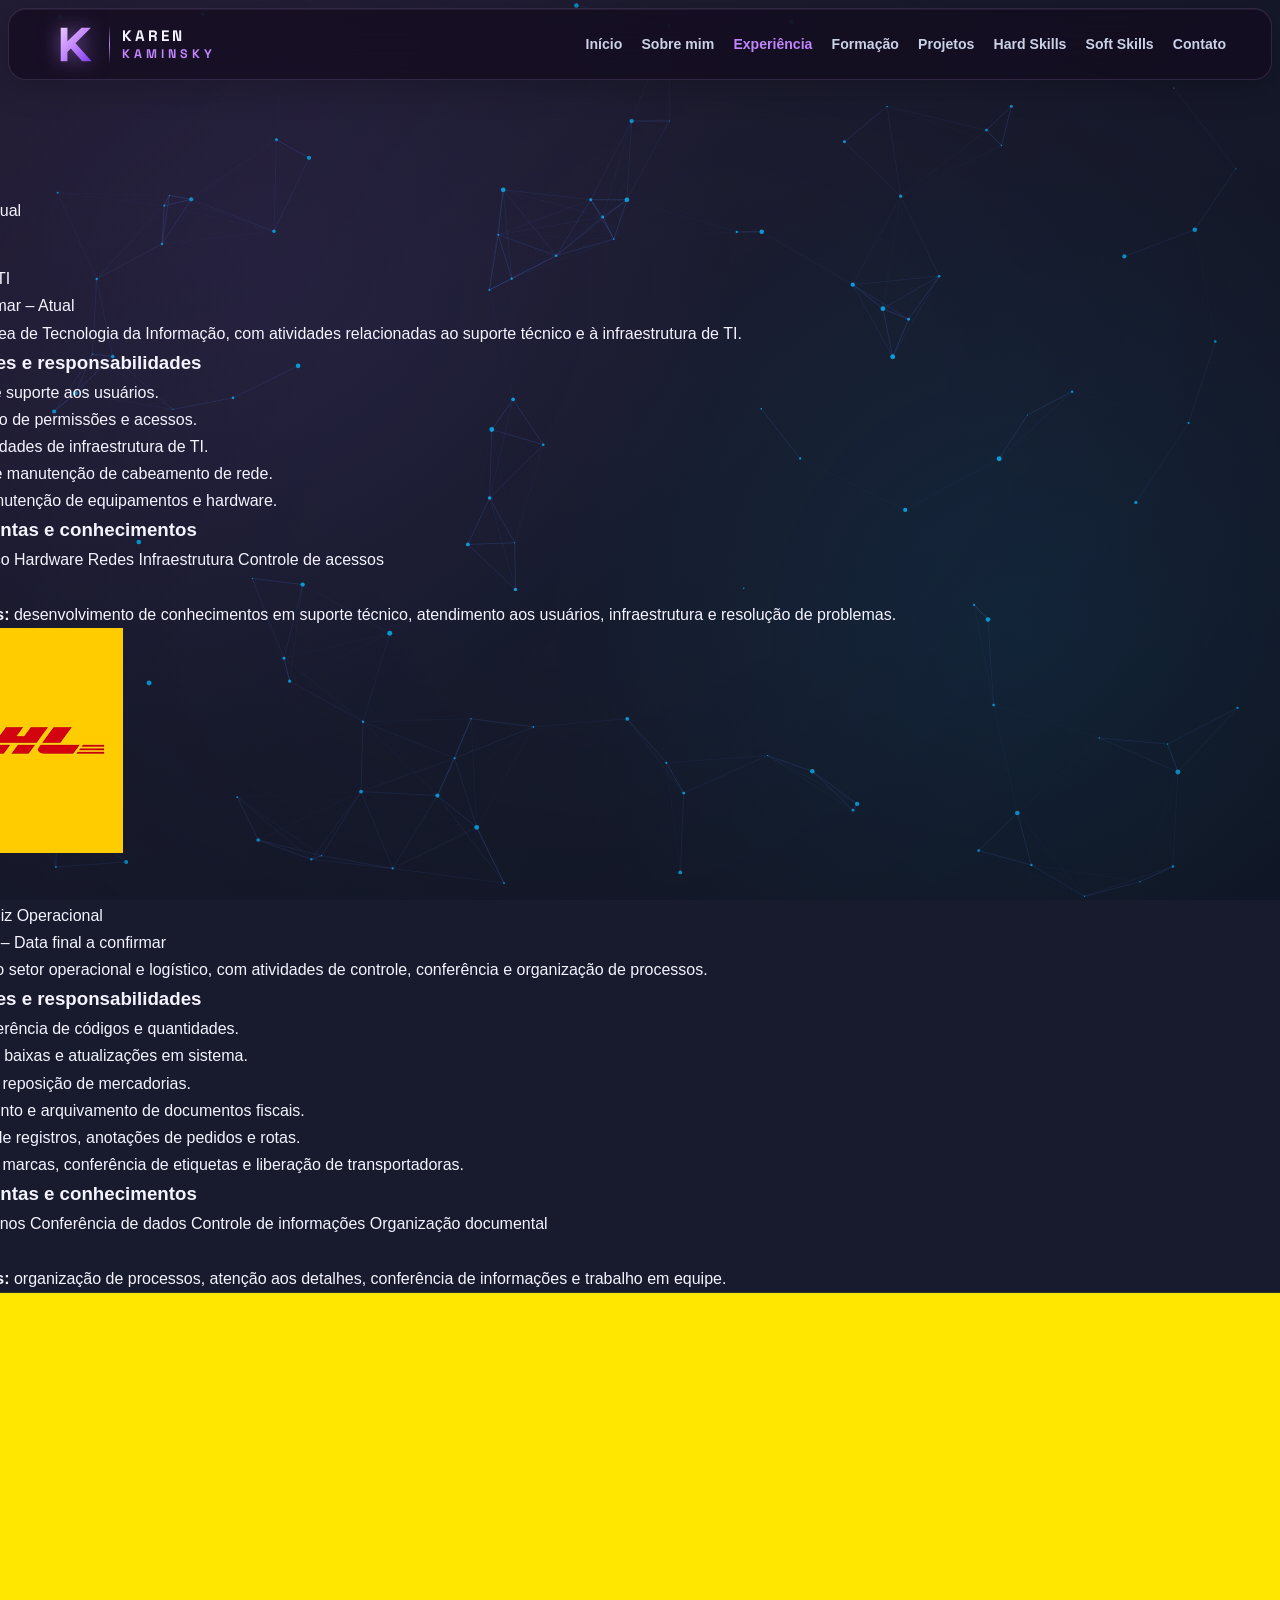
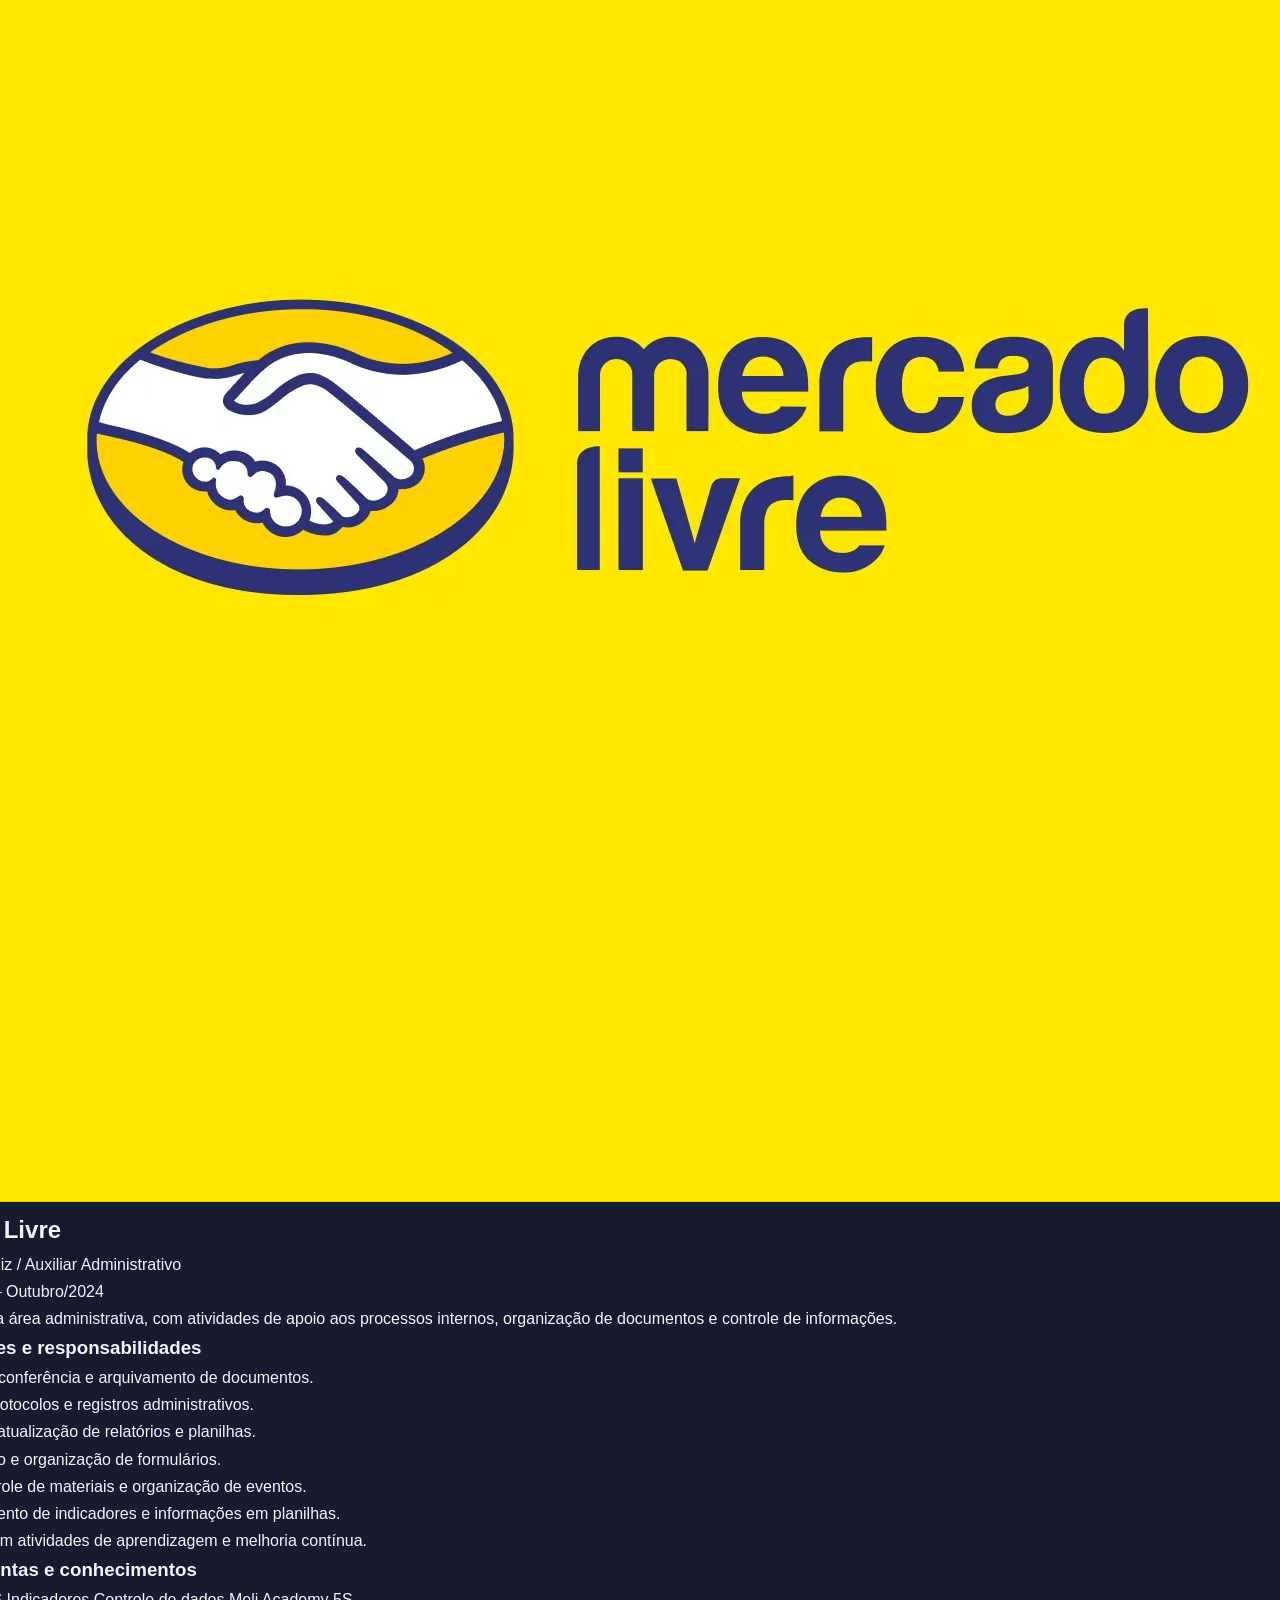
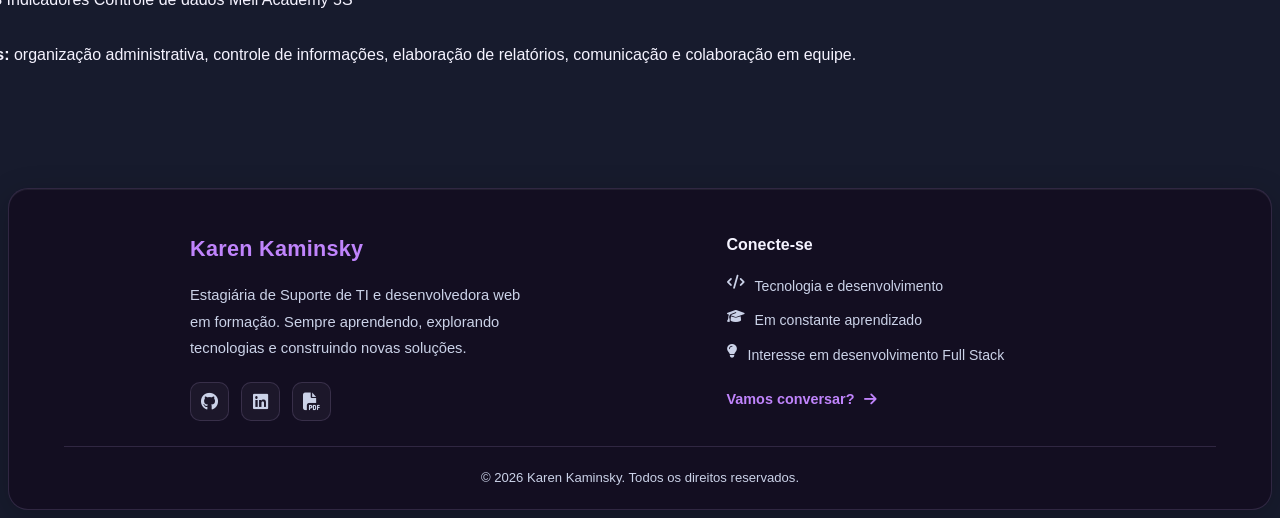
==== experiencia.html @ 5f235a48 "feat: Melhora layout e organização do portfólio" ====
<!DOCTYPE html>
<html lang="pt-BR">

<head>
    <meta charset="UTF-8">
    <meta name="viewport" content="width=device-width, initial-scale=1.0">

    <meta name="description" content="Conheça a trajetória profissional de Karen Kaminsky e suas experiências nas áreas administrativa, operacional e de Tecnologia da Informação.">
    <meta name="theme-color" content="#171b2d">

    <title>Experiência | Karen Kaminsky</title>

    <!-- Fontes -->
    <link rel="preconnect" href="https://fonts.googleapis.com">
    <link rel="preconnect" href="https://fonts.gstatic.com" crossorigin>
    <link href="https://fonts.googleapis.com/css2?family=Space+Grotesk:wght@400;500;600;700&display=swap" rel="stylesheet">

    <!-- Ícones -->
    <link rel="stylesheet" href="https://cdnjs.cloudflare.com/ajax/libs/font-awesome/6.5.1/css/all.min.css">

    <!-- CSS -->
    <link rel="stylesheet" href="css/style.css">
    <link rel="stylesheet" href="css/particles.css">

    <!-- JavaScript -->
    <script src="js/script.js" defer></script>
    <script src="js/particles.js" defer></script>
</head>

<body>

    <!-- FUNDO ANIMADO -->
    <div id="particles-background" aria-hidden="true">
        <canvas id="particles-canvas"></canvas>
    </div>

    <!-- CABEÇALHO -->
    <header class="navbar">

        <a class="logo" href="index.html" aria-label="Karen Kaminsky - início">

            <span class="logo-mark" aria-hidden="true">
                <svg viewBox="0 0 64 64" xmlns="http://www.w3.org/2000/svg">
                    <defs>
                        <linearGradient id="logoGradient" x1="0" y1="0" x2="1" y2="1">
                            <stop offset="0%" stop-color="#e9c5ff"/>
                            <stop offset="50%" stop-color="#c084fc"/>
                            <stop offset="100%" stop-color="#7c3aed"/>
                        </linearGradient>
                    </defs>

                    <path
                        d="M10 7 H20 V27 L41 7 H55 L32 30 L56 57 H42 L25 38 L20 43 V57 H10 Z"
                        fill="url(#logoGradient)"/>
                </svg>
            </span>

            <span class="logo-divider"></span>

            <span class="logo-name">
                <span>KAREN</span>
                <span>KAMINSKY</span>
            </span>

        </a>

        <!-- MENU MOBILE -->
        <button
            class="menu-toggle"
            id="menu-toggle"
            type="button"
            aria-label="Abrir menu"
            aria-expanded="false"
            aria-controls="main-nav">

            <i class="fas fa-bars"></i>

        </button>

        <!-- NAVEGAÇÃO -->
        <nav id="main-nav" class="main-nav" aria-label="Navegação principal">

            <ul>
                <li><a href="index.html">Início</a></li>
                <li><a href="sobre.html">Sobre mim</a></li>

                <li>
                    <a href="experiencia.html" class="active" aria-current="page">
                        Experiência
                    </a>
                </li>

                <li><a href="formacao.html">Formação</a></li>
                <li><a href="projetos.html">Projetos</a></li>
                <li><a href="hard-skills.html">Hard Skills</a></li>
                <li><a href="soft-skills.html">Soft Skills</a></li>
                <li><a href="contato.html">Contato</a></li>
            </ul>

        </nav>

    </header>

    <!-- CONTEÚDO PRINCIPAL -->
    <main class="container-scroll">

        <section class="block experience-section">

            <!-- APRESENTAÇÃO -->
            <div class="experience-heading">

                <p class="eyebrow">MINHA TRAJETÓRIA PROFISSIONAL</p>

                <h1>
                    Experiências que
                    <span>constroem minha trajetória.</span>
                </h1>

                <p class="experience-intro">
                    Ao longo da minha trajetória, tive a oportunidade de
                    conhecer diferentes ambientes profissionais, desenvolver
                    novas habilidades e ampliar meus conhecimentos.
                    Cada experiência contribuiu para minha evolução pessoal
                    e profissional.
                </p>

            </div>

            <!-- LINHA DO TEMPO -->
            <div class="experience-timeline">

                <!-- ANIDROL -->
                <article class="experience-item current-experience">

                    <div class="timeline-marker">
                        <span></span>
                    </div>

                    <div class="experience-card">

                        <div class="experience-card-header">

                            <div class="company-logo anidrol-logo">
                                <i class="fas fa-building" aria-hidden="true"></i>
                            </div>

                            <div class="company-heading">
                                <span class="experience-status">
                                    <span class="status-dot"></span>
                                    Experiência atual
                                </span>

                                <h2>Anidrol</h2>

                                <p class="experience-role">
                                    Estagiária de TI
                                </p>
                            </div>

                            <span class="experience-period">
                                Início a confirmar – Atual
                            </span>

                        </div>

                        <div class="experience-card-body">

                            <p class="company-description">
                                Atuação na área de Tecnologia da Informação,
                                com atividades relacionadas ao suporte técnico
                                e à infraestrutura de TI.
                            </p>

                            <h3>
                                <i class="fas fa-tasks"></i>
                                Atividades e responsabilidades
                            </h3>

                            <ul class="experience-list">
                                <li>Atendimento e suporte aos usuários.</li>
                                <li>Gerenciamento de permissões e acessos.</li>
                                <li>Apoio em atividades de infraestrutura de TI.</li>
                                <li>Organização e manutenção de cabeamento de rede.</li>
                                <li>Auxílio na manutenção de equipamentos e hardware.</li>
                            </ul>

                            <h3>
                                <i class="fas fa-laptop-code"></i>
                                Ferramentas e conhecimentos
                            </h3>

                            <div class="experience-tags">
                                <span>Suporte técnico</span>
                                <span>Hardware</span>
                                <span>Redes</span>
                                <span>Infraestrutura</span>
                                <span>Controle de acessos</span>
                            </div>

                            <div class="experience-learning">
                                <i class="fas fa-lightbulb"></i>

                                <p>
                                    <strong>Aprendizados:</strong>
                                    desenvolvimento de conhecimentos em suporte
                                    técnico, atendimento aos usuários,
                                    infraestrutura e resolução de problemas.
                                </p>
                            </div>

                        </div>

                    </div>

                </article>

                <!-- DHL -->
                <article class="experience-item">

                    <div class="timeline-marker">
                        <span></span>
                    </div>

                    <div class="experience-card">

                        <div class="experience-card-header">

                            <div class="company-logo">
                                <img
                                    src="assets/dhl.png"
                                    alt="Logotipo da DHL">
                            </div>

                            <div class="company-heading">
                                <h2>DHL</h2>

                                <p class="experience-role">
                                    Jovem Aprendiz Operacional
                                </p>
                            </div>

                            <span class="experience-period">
                                Outubro/2024 – Data final a confirmar
                            </span>

                        </div>

                        <div class="experience-card-body">

                            <p class="company-description">
                                Experiência no setor operacional e logístico,
                                com atividades de controle, conferência
                                e organização de processos.
                            </p>

                            <h3>
                                <i class="fas fa-tasks"></i>
                                Atividades e responsabilidades
                            </h3>

                            <ul class="experience-list">
                                <li>Leitura e conferência de códigos e quantidades.</li>
                                <li>Realização de baixas e atualizações em sistema.</li>
                                <li>Solicitação de reposição de mercadorias.</li>
                                <li>Encaminhamento e arquivamento de documentos fiscais.</li>
                                <li>Organização de registros, anotações de pedidos e rotas.</li>
                                <li>Separação de marcas, conferência de etiquetas e liberação de transportadoras.</li>
                            </ul>

                            <h3>
                                <i class="fas fa-laptop-code"></i>
                                Ferramentas e conhecimentos
                            </h3>

                            <div class="experience-tags">
                                <span>Sistemas internos</span>
                                <span>Conferência de dados</span>
                                <span>Controle de informações</span>
                                <span>Organização documental</span>
                            </div>

                            <div class="experience-learning">
                                <i class="fas fa-lightbulb"></i>

                                <p>
                                    <strong>Aprendizados:</strong>
                                    organização de processos, atenção aos detalhes,
                                    conferência de informações e trabalho em equipe.
                                </p>
                            </div>

                        </div>

                    </div>

                </article>

                <!-- MERCADO LIVRE -->
                <article class="experience-item">

                    <div class="timeline-marker">
                        <span></span>
                    </div>

                    <div class="experience-card">

                        <div class="experience-card-header">

                            <div class="company-logo">
                                <img
                                    src="assets/mercado-livre.png"
                                    alt="Logotipo do Mercado Livre">
                            </div>

                            <div class="company-heading">
                                <h2>Mercado Livre</h2>

                                <p class="experience-role">
                                    Jovem Aprendiz / Auxiliar Administrativo
                                </p>
                            </div>

                            <span class="experience-period">
                                Agosto/2023 – Outubro/2024
                            </span>

                        </div>

                        <div class="experience-card-body">

                            <p class="company-description">
                                Experiência na área administrativa,
                                com atividades de apoio aos processos internos,
                                organização de documentos e controle de informações.
                            </p>

                            <h3>
                                <i class="fas fa-tasks"></i>
                                Atividades e responsabilidades
                            </h3>

                            <ul class="experience-list">
                                <li>Organização, conferência e arquivamento de documentos.</li>
                                <li>Controle de protocolos e registros administrativos.</li>
                                <li>Elaboração e atualização de relatórios e planilhas.</li>
                                <li>Preenchimento e organização de formulários.</li>
                                <li>Apoio no controle de materiais e organização de eventos.</li>
                                <li>Acompanhamento de indicadores e informações em planilhas.</li>
                                <li>Participação em atividades de aprendizagem e melhoria contínua.</li>
                            </ul>

                            <h3>
                                <i class="fas fa-laptop-code"></i>
                                Ferramentas e conhecimentos
                            </h3>

                            <div class="experience-tags">
                                <span>Planilhas</span>
                                <span>YMS</span>
                                <span>Indicadores</span>
                                <span>Controle de dados</span>
                                <span>Meli Academy</span>
                                <span>5S</span>
                            </div>

                            <div class="experience-learning">
                                <i class="fas fa-lightbulb"></i>

                                <p>
                                    <strong>Aprendizados:</strong>
                                    organização administrativa, controle de
                                    informações, elaboração de relatórios,
                                    comunicação e colaboração em equipe.
                                </p>
                            </div>

                        </div>

                    </div>

                </article>

            </div>

            <!-- ENCERRAMENTO -->
            <div class="experience-footer-message">

                <i class="fas fa-arrow-trend-up"></i>

                <p>
                    Cada etapa representa uma oportunidade de aprendizado,
                    evolução e construção da minha trajetória profissional.
                </p>

            </div>

        </section>

    </main>

    <!-- RODAPÉ -->
    <footer class="footer">

        <div class="footer-content">

            <div class="footer-brand">

                <a class="footer-logo" href="index.html">
                    Karen Kaminsky
                </a>

                <p class="footer-description">
                    Estagiária de Suporte de TI e desenvolvedora web em formação.
                    Sempre aprendendo, explorando tecnologias e construindo
                    novas soluções.
                </p>

                <div class="footer-social">

                    <a
                        href="https://github.com/Karenkaminsky"
                        target="_blank"
                        rel="noopener noreferrer"
                        aria-label="GitHub">
                        <i class="fab fa-github"></i>
                    </a>

                    <a
                        href="https://www.linkedin.com/in/karenkaminsky"
                        target="_blank"
                        rel="noopener noreferrer"
                        aria-label="LinkedIn">
                        <i class="fab fa-linkedin"></i>
                    </a>

                    <a
                        href="curriculo.pdf"
                        download="Curriculo_Karen_Kaminsky.pdf"
                        aria-label="Baixar currículo">
                        <i class="fas fa-file-pdf"></i>
                    </a>

                </div>

            </div>

            <div class="footer-column footer-info">

                <h3>Conecte-se</h3>

                <p>
                    <i class="fas fa-code"></i>
                    Tecnologia e desenvolvimento
                </p>

                <p>
                    <i class="fas fa-graduation-cap"></i>
                    Em constante aprendizado
                </p>

                <p>
                    <i class="fas fa-lightbulb"></i>
                    Interesse em desenvolvimento Full Stack
                </p>

                <a class="footer-contact-link" href="contato.html">
                    Vamos conversar?
                    <i class="fas fa-arrow-right"></i>
                </a>

            </div>

        </div>

        <div class="footer-bottom">

            <p>
                © 2026 Karen Kaminsky. Todos os direitos reservados.
            </p>

        </div>

    </footer>

</body>
</html>
---- css/style.css ----
/* ========================================
   1. VARIÁVEIS DE CORES
======================================== */

:root {
    color-scheme: dark;

    --bg-base: #171b2d;

    --bg-gradient: linear-gradient(
        145deg,
        #282039 0%,
        #171b2d 55%,
        #121725 100%
    );

    --text-color: #f5f3ff;
    --text-secondary: #cbd2e8;

    --card-bg: rgba(25, 30, 48, 0.78);
    --card-border: rgba(255, 255, 255, 0.14);

    /* Vidro do header e footer */
    --glass-bg: rgba(18, 10, 29, 0.68);
    --glass-border: rgba(216, 180, 254, 0.15);

    --accent: #c084fc;
    --accent-hover: #a855f7;
    --accent-text: #241432;

    --green: #4ade80;

    --shadow: 0 20px 45px rgba(0, 0, 0, 0.22);
}


/* ========================================
   2. RESET E CONFIGURAÇÕES GERAIS
======================================== */

* {
    margin: 0;
    padding: 0;
    box-sizing: border-box;
}

html {
    scroll-behavior: smooth;
    scroll-padding-top: 100px;
}

body {
    min-height: 100vh;
    overflow-x: hidden;

    background: var(--bg-gradient);
    background-color: var(--bg-base);
    background-attachment: fixed;

    color: var(--text-color);

    font-family: "Segoe UI", Tahoma, Geneva, Verdana, sans-serif;
    font-size: 16px;
    line-height: 1.7;
}

a {
    color: inherit;
}

button,
a {
    -webkit-tap-highlight-color: transparent;
}

button,
input {
    font: inherit;
}

button:focus-visible,
a:focus-visible,
summary:focus-visible {
    outline: 3px solid var(--accent);
    outline-offset: 4px;
}


/* ========================================
   3. CABEÇALHO
======================================== */

.navbar {
    position: sticky;
    top: 8px;
    z-index: 1000;

    width: calc(100% - 16px);
    min-height: 72px;

    margin: 8px auto 0;
    padding: 13px clamp(20px, 4vw, 45px);

    display: flex;
    justify-content: space-between;
    align-items: center;
    gap: 24px;

    background: var(--glass-bg);

    border: 1px solid var(--glass-border);
    border-radius: 18px;

    backdrop-filter: blur(20px);
    -webkit-backdrop-filter: blur(20px);

    box-shadow:
        0 8px 32px rgba(0, 0, 0, 0.20),
        inset 0 1px 0 rgba(255, 255, 255, 0.06);

    transition:
        background 0.3s ease,
        border-color 0.3s ease;
}


/* ================================ LOGO DO HEADER ================================ */

.logo {
    display: inline-flex;
    align-items: center;
    gap: 12px;

    flex-shrink: 0;

    color: var(--text-color);
    text-decoration: none;
}

/* MONOGRAMA K */

.logo-mark {
    width: 43px;
    height: 43px;

    display: flex;
    align-items: center;
    justify-content: center;

    filter: drop-shadow(0 0 8px rgba(192, 132, 252, 0.35));

    opacity: 0;
    animation: logoMarkEntrance 0.8s ease forwards;
}

.logo-mark svg {
    width: 100%;
    height: 100%;
}

/* DIVISÓRIA */

.logo-divider {
    width: 1px;
    height: 39px;

    background: linear-gradient(
        to bottom,
        transparent,
        var(--accent),
        transparent
    );

    transform: scaleY(0);
    opacity: 0;

    animation: logoDividerEntrance 0.5s ease 0.65s forwards;
}

/* NOME COMPLETO */

.logo-name {
    display: flex;
    flex-direction: column;
    gap: 1px;

    font-family: 'Space Grotesk', sans-serif;
    font-size: 0.95rem;
    font-weight: 700;
    line-height: 1.3;
    letter-spacing: 3px;

    opacity: 0;
    transform: translateX(-30px);

    animation: logoNameEntrance 0.85s cubic-bezier(0.22, 1, 0.36, 1) 0.95s forwards;
}

.logo-name span:first-child {
    color: var(--text-color);
}

.logo-name span:last-child {
    color: var(--accent);
    font-size: 0.78rem;
    letter-spacing: 4px;
}

/* ================================
   ANIMAÇÕES
================================ */

/* Logo aparece primeiro */

@keyframes logoMarkEntrance {
    from {
        opacity: 0;
        transform: translateX(-18px) scale(0.75);
        filter: drop-shadow(0 0 0 transparent);
    }

    to {
        opacity: 1;
        transform: translateX(0) scale(1);
        filter: drop-shadow(0 0 10px rgba(192, 132, 252, 0.55));
    }
}

/* Divisória aparece depois */

@keyframes logoDividerEntrance {
    from {
        opacity: 0;
        transform: scaleY(0);
    }

    to {
        opacity: 1;
        transform: scaleY(1);
    }
}

/* Nome entra da esquerda para a direita */

@keyframes logoNameEntrance {
    from {
        opacity: 0;
        transform: translateX(-30px);
    }

    to {
        opacity: 1;
        transform: translateX(0);
    }
}


/* ========================================
   4. MENU DE NAVEGAÇÃO
======================================== */

.main-nav {
    min-width: 0;
}

.main-nav ul {
    display: flex;
    align-items: center;
    justify-content: center;
    flex-wrap: wrap;

    gap: clamp(10px, 1.5vw, 22px);

    list-style: none;
}

.main-nav a {
    display: inline-block;

    color: var(--text-secondary);
    font-size: 0.88rem;
    font-weight: 600;

    text-decoration: none;

    transition: color 0.2s ease;
}

.main-nav a:hover,
.main-nav a.active {
    color: var(--accent);
}

.menu-toggle {
    display: none;

    align-items: center;
    justify-content: center;

    padding: 9px 12px;

    border: 1px solid var(--glass-border);
    border-radius: 9px;

    background: rgba(255, 255, 255, 0.04);
    color: var(--text-color);

    font-size: 1.1rem;
    cursor: pointer;
}


/* ========================================
   5. ESTRUTURA DAS SEÇÕES
======================================== */

.container-scroll {
    width: 100%;
    height: auto;
    overflow: visible;
}

.block {
    width: 100%;
    min-height: 75vh;

    display: flex;
    justify-content: center;
    align-items: center;

    padding: 90px 24px;

    scroll-margin-top: 90px;
}


/* ========================================
   6. APRESENTAÇÃO INICIAL
======================================== */

.hero-section {
    min-height: calc(100vh - 76px);

    display: flex;
    align-items: center;
    justify-content: center;

    padding: 70px clamp(24px, 6vw, 90px);
}

.hero-profile {
    width: min(100%, 1120px);

    display: grid;

    grid-template-columns:
        minmax(280px, 0.85fr)
        minmax(0, 1.15fr);

    align-items: center;

    gap: clamp(35px, 6vw, 80px);
}


/* FOTO */

.hero-photo {
    width: 100%;
    max-width: 420px;

    justify-self: center;

    aspect-ratio: 4 / 5;
    overflow: hidden;

    border: 1px solid var(--card-border);
    border-radius: 24px;

    background: var(--card-bg);
    box-shadow: var(--shadow);
}

.hero-photo img {
    display: block;

    width: 100%;
    height: 100%;

    object-fit: cover;
    object-position: center;
}


/* TEXTO */

.hero-content {
    min-width: 0;
    text-align: left;
}

.eyebrow {
    margin-bottom: 14px;

    color: var(--accent);

    font-size: 0.76rem;
    font-weight: 800;
    letter-spacing: 2px;
    line-height: 1.8;
}

.hero-content h1 {
    margin: 0 0 20px;

    font-size: clamp(2.6rem, 5vw, 4.5rem);
    font-weight: 800;
    line-height: 1.08;
    letter-spacing: -1.5px;

    overflow-wrap: anywhere;

    background: linear-gradient(
        100deg,
        var(--text-color),
        var(--accent)
    );

    -webkit-background-clip: text;
    background-clip: text;
    color: transparent;
}


/* CARGO */

.hero-content .hero-role {
    display: block;

    margin-bottom: 22px;

    color: var(--text-secondary);

    font-size: clamp(1rem, 1.8vw, 1.22rem);
    font-weight: 650;
    line-height: 1.7;
}

.hero-role span {
    padding: 0 5px;
    color: var(--accent);
}


/* DESCRIÇÃO */

.hero-description {
    max-width: 590px;
    margin: 0;

    color: var(--text-secondary);

    font-size: 1.04rem;
    line-height: 1.95;
}


/* REDES SOCIAIS */

.hero-social {
    display: flex;
    align-items: center;
    gap: 22px;

    margin-top: 30px;
}

.hero-social a {
    display: inline-flex;
    justify-content: center;
    align-items: center;

    color: var(--text-secondary);
    font-size: 1.9rem;

    text-decoration: none;

    transition:
        color 0.2s ease,
        transform 0.2s ease;
}

.hero-social a:hover {
    color: var(--accent);
    transform: translateY(-3px);
}


/* ========================================
   7. CARTÕES DAS SEÇÕES
======================================== */

.glass-card {
    width: min(100%, 900px);

    padding: clamp(28px, 5vw, 54px);

    border: 1px solid var(--card-border);
    border-radius: 26px;

    background: var(--card-bg);
    box-shadow: var(--shadow);

    text-align: center;

    backdrop-filter: blur(16px);
    -webkit-backdrop-filter: blur(16px);
}

.glass-card h2 {
    display: flex;
    justify-content: center;
    align-items: center;
    flex-wrap: wrap;
    gap: 12px;

    margin-bottom: 28px;

    color: var(--accent);

    font-size: clamp(1.6rem, 4vw, 2.1rem);
    line-height: 1.4;
}

.glass-card h3 {
    margin-bottom: 8px;

    color: var(--text-color);
    font-size: 1.1rem;
}

.glass-card p {
    color: var(--text-secondary);
}

.section-intro {
    margin: -12px 0 25px;
}


/* ========================================
   8. EXPERIÊNCIA E FORMAÇÃO
======================================== */

.timeline {
    display: flex;
    flex-direction: column;
    gap: 18px;

    text-align: left;
}

.timeline-item {
    display: flex;
    align-items: flex-start;
    gap: 17px;

    padding: 22px;

    border: 1px solid var(--card-border);
    border-left: 4px solid var(--accent);
    border-radius: 14px;

    background: rgba(255, 255, 255, 0.035);
}

.timeline-icon {
    flex: 0 0 42px;

    width: 42px;
    height: 42px;

    display: grid;
    place-items: center;

    border-radius: 12px;

    background: rgba(192, 132, 252, 0.14);
    color: var(--accent);

    font-size: 1.1rem;
}

.timeline-content {
    min-width: 0;
}

.timeline-content p {
    line-height: 1.8;
}


/* ========================================
   9. PROJETOS EXPANSÍVEIS
======================================== */

.project-list {
    display: flex;
    flex-direction: column;
    gap: 15px;

    text-align: left;
}

.project-accordion {
    overflow: hidden;

    border: 1px solid var(--card-border);
    border-radius: 14px;

    background: rgba(255, 255, 255, 0.035);

    transition: border-color 0.2s ease;
}

.project-accordion:hover {
    border-color: var(--accent);
}

.accordion-header {
    display: flex;
    align-items: center;
    justify-content: space-between;
    gap: 15px;

    padding: 19px 21px;

    color: var(--accent);
    font-weight: 750;

    cursor: pointer;
    list-style: none;
}

.accordion-header::-webkit-details-marker {
    display: none;
}

.project-title {
    display: inline-flex;
    align-items: center;
    gap: 10px;
}

.icon-arrow {
    flex-shrink: 0;
    transition: transform 0.25s ease;
}

.project-accordion[open] .icon-arrow {
    transform: rotate(180deg);
}

.accordion-content {
    padding: 0 21px 22px;

    animation: reveal 0.25s ease;
}

.accordion-content p {
    line-height: 1.8;
}

@keyframes reveal {
    from {
        opacity: 0;
        transform: translateY(-5px);
    }

    to {
        opacity: 1;
        transform: translateY(0);
    }
}

.project-preview {
    overflow: hidden;

    margin: 18px 0;

    border: 1px solid var(--card-border);
    border-radius: 12px;
}

.project-preview img {
    display: block;

    width: 100%;
    max-height: 300px;

    object-fit: cover;
}


/* ========================================
   10. BOTÕES PRINCIPAIS
======================================== */

.btn-primary {
    display: inline-flex;
    justify-content: center;
    align-items: center;
    gap: 9px;

    padding: 11px 18px;

    border: 1px solid transparent;
    border-radius: 10px;

    background: var(--accent);
    color: var(--accent-text);

    font-weight: 750;
    text-decoration: none;

    transition:
        transform 0.2s ease,
        background-color 0.2s ease,
        color 0.2s ease;
}

.btn-primary:hover {
    background: var(--accent-hover);
    color: #ffffff;
    transform: translateY(-2px);
}


/* ========================================
   11. HARD SKILLS E SOFT SKILLS
======================================== */

.skills-tag {
    display: flex;
    justify-content: center;
    flex-wrap: wrap;
    gap: 13px;
}

.skills-tag span {
    display: inline-flex;
    justify-content: center;
    align-items: center;
    gap: 9px;

    padding: 12px 18px;

    border: 1px solid var(--card-border);
    border-radius: 30px;

    background: rgba(255, 255, 255, 0.045);
    color: var(--text-color);

    font-weight: 600;

    transition:
        transform 0.25s ease,
        border-color 0.25s ease,
        background-color 0.25s ease;
}

.animated-skills span:hover {
    transform: translateY(-4px);

    border-color: var(--accent);
    background: rgba(192, 132, 252, 0.13);
}

.animated-skills span i {
    color: var(--accent);
    font-size: 1.15rem;
}

.soft-skills span {
    border-color: rgba(138, 87, 255, 0.3);
    background: rgba(74, 222, 128, 0.07);
}

.soft-skills span i {
    color: var(--green);
}


/* ========================================
   12. CONTATO
======================================== */

.contact-card > p:not(.eyebrow) {
    max-width: 580px;
    margin: 0 auto;

    line-height: 1.9;
}

.contact-btns {
    display: flex;
    justify-content: center;
    flex-wrap: wrap;
    gap: 14px;

    margin-top: 28px;
}


/* ========================================
   13. RODAPÉ COM EFEITO DE VIDRO
======================================== */

.footer {
    position: relative;

    width: calc(100% - 16px);
    margin: 30px auto 8px;

    padding: 42px clamp(22px, 5vw, 55px) 20px;

    background: var(--glass-bg);

    border: 1px solid var(--glass-border);
    border-radius: 20px;

    backdrop-filter: blur(20px);
    -webkit-backdrop-filter: blur(20px);

    box-shadow:
        0 8px 32px rgba(0, 0, 0, 0.20),
        inset 0 1px 0 rgba(255, 255, 255, 0.06);
}

.footer-content {
    width: min(100%, 900px);
    margin: 0 auto 25px;

    display: grid;
    grid-template-columns: 1.3fr 1fr;

    gap: clamp(30px, 5vw, 70px);
}


/* IDENTIDADE DO RODAPÉ */

.footer-brand {
    max-width: 370px;
}

.footer-logo {
    display: inline-block;
    flex-shrink: 0;

    margin-bottom: 15px;

    color: var(--accent);
    font-size: 1.35rem;
    font-weight: 800;
    letter-spacing: 0.3px;

    text-decoration: none;
}

.footer-description {
    max-width: 350px;
    margin-bottom: 20px;

    color: var(--text-secondary);
    font-size: 0.92rem;
    line-height: 1.8;
}


/* REDES SOCIAIS DO RODAPÉ */

.footer-social {
    display: flex;
    align-items: center;
    gap: 12px;
}

.footer-social a {
    width: 39px;
    height: 39px;

    display: inline-flex;
    justify-content: center;
    align-items: center;

    border: 1px solid var(--glass-border);
    border-radius: 10px;

    background: rgba(255, 255, 255, 0.04);
    color: var(--text-secondary);

    font-size: 1.1rem;
    text-decoration: none;

    transition:
        color 0.2s ease,
        background 0.2s ease,
        border-color 0.2s ease,
        transform 0.2s ease;
}

.footer-social a:hover {
    color: var(--accent);
    background: rgba(192, 132, 252, 0.12);
    border-color: var(--accent);
    transform: translateY(-3px);
}


/* COLUNAS */

.footer-column h3 {
    margin-bottom: 17px;

    color: var(--text-color);
    font-size: 1rem;
    font-weight: 750;
}

.footer-column ul {
    display: flex;
    flex-direction: column;
    gap: 9px;

    list-style: none;
}

.footer-column ul a {
    color: var(--text-secondary);
    font-size: 0.9rem;

    text-decoration: none;

    transition:
        color 0.2s ease,
        padding 0.2s ease;
}

.footer-column ul a:hover {
    color: var(--accent);
    padding-left: 4px;
}


/* INFORMAÇÕES */

.footer-info p {
    display: flex;
    align-items: flex-start;
    gap: 10px;

    margin-bottom: 12px;

    color: var(--text-secondary);
    font-size: 0.88rem;
    line-height: 1.6;
}

.footer-info {
    grid-column: auto;
}

.footer-contact-link {
    display: inline-flex;
    align-items: center;
    gap: 9px;

    margin-top: 8px;

    color: var(--accent);
    font-size: 0.9rem;
    font-weight: 700;

    text-decoration: none;

    transition: gap 0.2s ease;
}

.footer-contact-link:hover {
    gap: 14px;
}


/* DIREITOS AUTORAIS */

.footer-bottom {
    width: 100%;

    display: flex;
    justify-content: center;
    align-items: center;

    padding-top: 20px;
    border-top: 1px solid var(--glass-border);

    text-align: center;
}

.footer-bottom p {
    width: 100%;

    color: var(--text-secondary);
    font-size: 0.82rem;
    text-align: center;
}


/* ========================================
   14. TABLETS
======================================== */

@media (max-width: 1100px) {

    .navbar {
        flex-wrap: wrap;
        gap: 15px;
    }

    .main-nav {
        order: 3;
        width: 100%;
    }

    .main-nav ul {
        justify-content: center;
    }

    .hero-profile {
        gap: 38px;
    }

    .hero-content h1 {
        font-size: clamp(2.4rem, 5vw, 3.5rem);
    }

    .footer-content {
        grid-template-columns: 1.3fr 1fr;
    }

    .footer-info {
        grid-column: auto;
    }
}


/* ========================================
   15. CELULARES
======================================== */

@media (max-width: 760px) {

    html {
        scroll-padding-top: 20px;
    }

    /* CABEÇALHO */

    .navbar {
        top: 8px;

        width: calc(100% - 12px);
        min-height: 62px;

        margin-top: 8px;
        padding: 11px 15px;

        display: flex;
        flex-wrap: wrap;
        gap: 10px;

        border-radius: 14px;
    }

    .logo {
        margin-right: auto;
        gap: 9px;
    }

    .logo-mark {
        width: 36px;
        height: 36px;
    }

    .logo-divider {
        height: 33px;
    }

    .logo-name {
        font-size: 0.78rem;
        letter-spacing: 2px;
    }

    .logo-name span:last-child {
        font-size: 0.65rem;
        letter-spacing: 2.8px;
    }

    .menu-toggle {
        display: inline-flex;
    }

    .main-nav {
        display: none;
        order: 4;
        width: 100%;
    }

    .main-nav.open {
        display: block;
    }

    .main-nav ul {
        display: flex;
        flex-direction: column;
        align-items: stretch;
        gap: 0;

        padding-top: 8px;
    }

    .main-nav li a {
        display: block;
        padding: 10px 8px;

        border-radius: 8px;
    }

    .main-nav li a:hover {
        background: rgba(192, 132, 252, 0.10);
    }


    /* APRESENTAÇÃO */

    .hero-section {
        min-height: auto;
        padding: 50px 22px 65px;
    }

    .hero-profile {
        grid-template-columns: minmax(0, 1fr);
        gap: 30px;
    }

    .hero-photo {
        width: min(78%, 320px);
        max-width: 320px;
        aspect-ratio: 4 / 5;
    }

    .hero-content {
        text-align: center;
    }

    .hero-content .eyebrow {
        margin-bottom: 12px;
        font-size: 0.7rem;
    }

    .hero-content h1 {
        margin-bottom: 16px;
        font-size: clamp(2.3rem, 9vw, 3.3rem);
    }

    .hero-content .hero-role {
        margin-bottom: 18px;
        font-size: 1rem;
    }

    .hero-content .hero-description {
        margin: 0 auto;
        font-size: 0.98rem;
        line-height: 1.85;
    }

    .hero-social {
        justify-content: center;
        margin-top: 25px;
    }


    /* SEÇÕES */

    .block {
        min-height: auto;
        padding: 55px 16px;

        scroll-margin-top: 10px;
    }

    .glass-card {
        padding: 30px 22px;
        border-radius: 21px;
    }

    .glass-card h2 {
        margin-bottom: 22px;
        font-size: 1.65rem;
    }


    /* EXPERIÊNCIA */

    .timeline-item {
        gap: 12px;
        padding: 17px;
    }

    .timeline-icon {
        flex-basis: 36px;
        width: 36px;
        height: 36px;
    }


    /* HABILIDADES */

    .skills-tag {
        gap: 9px;
    }

    .skills-tag span {
        padding: 10px 13px;
        font-size: 0.88rem;
    }


    /* PROJETOS */

    .accordion-header {
        padding: 16px;
    }

    .accordion-content {
        padding: 0 16px 18px;
    }


    /* CONTATO */

    .contact-btns {
        flex-direction: column;
    }

    .contact-btns .btn-primary {
        width: 100%;
    }


    /* RODAPÉ */

    .footer {
        width: calc(100% - 12px);
        margin: 20px auto 6px;
        padding: 30px 22px 18px;

        border-radius: 16px;
    }

    .footer-content {
        grid-template-columns: 1fr;
        gap: 30px;

        margin-bottom: 28px;
    }

    .footer-brand {
        max-width: 100%;
    }

    .footer-info {
        grid-column: auto;
    }

    .footer-bottom {
        justify-content: center;
        align-items: center;
        text-align: center;
    }
}


/* ========================================
   16. CELULARES PEQUENOS
======================================== */

@media (max-width: 380px) {

    .logo {
        gap: 7px;
    }

    .logo-mark {
        width: 32px;
        height: 32px;
    }

    .logo-divider {
        height: 30px;
    }

    .logo-name {
        font-size: 0.72rem;
        letter-spacing: 1.5px;
    }

    .logo-name span:last-child {
        font-size: 0.6rem;
        letter-spacing: 2px;
    }

    .hero-photo {
        width: 85%;
    }

    .hero-content h1 {
        font-size: 2.2rem;
    }

    .glass-card {
        padding: 25px 16px;
    }

    .footer {
        padding: 25px 17px 16px;
    }

    .footer-bottom p {
        font-size: 0.76rem;
    }
}


/* ========================================
   17. ACESSIBILIDADE
======================================== */

@media (prefers-reduced-motion: reduce) {

    *,
    *::before,
    *::after {
        scroll-behavior: auto !important;
        animation-duration: 0.01ms !important;
        animation-iteration-count: 1 !important;
        transition-duration: 0.01ms !important;
    }

    .logo,
    .logo-mark,
    .logo-divider {
        animation: none !important;
    }


/* ========================================
   18. PÁGINA SOBRE MIM
======================================== */

.about-section {
    min-height: auto;
    padding: clamp(55px, 8vw, 100px) clamp(22px, 6vw, 90px);
}

.about-layout {
    width: min(100%, 1040px);
    display: grid;
    grid-template-columns: minmax(0, 0.9fr) minmax(0, 1.1fr);
    align-items: start;
    gap: 24px;
}

.about-heading {
    grid-column: 1 / -1;
    max-width: 820px;
    margin-bottom: 12px;
}

.about-heading h1 {
    margin-bottom: 18px;
    font-family: "Space Grotesk", sans-serif;
    font-size: clamp(2.3rem, 5vw, 3.8rem);
    line-height: 1.15;
    letter-spacing: -1.5px;
}

.about-heading h1 span {
    background: linear-gradient(100deg, var(--accent), #e9c5ff);
    -webkit-background-clip: text;
    background-clip: text;
    color: transparent;
}

.about-lead {
    max-width: 760px;
    color: var(--text-secondary);
    font-size: clamp(1rem, 2vw, 1.16rem);
    line-height: 1.85;
}

.about-focus {
    display: flex;
    flex-wrap: wrap;
    gap: 10px;
    margin-top: 24px;
}

.about-focus span {
    display: inline-flex;
    align-items: center;
    gap: 9px;
    padding: 9px 13px;
    border: 1px solid var(--card-border);
    border-radius: 30px;
    background: rgba(255, 255, 255, 0.045);
    color: var(--text-secondary);
    font-size: 0.86rem;
}

.about-focus i {
    color: var(--accent);
}

.about-card {
    padding: clamp(24px, 4vw, 36px);
    border: 1px solid var(--card-border);
    border-radius: 22px;
    background: var(--card-bg);
    box-shadow: var(--shadow);
    backdrop-filter: blur(16px);
    -webkit-backdrop-filter: blur(16px);
}

.about-card h2 {
    display: flex;
    align-items: center;
    gap: 12px;
    margin-bottom: 20px;
    color: var(--accent);
    font-family: "Space Grotesk", sans-serif;
    font-size: 1.45rem;
}

.about-card p {
    margin-top: 13px;
    color: var(--text-secondary);
    line-height: 1.9;
}

.about-highlights {
    display: flex;
    flex-direction: column;
    gap: 14px;
}

.about-highlight {
    display: flex;
    align-items: flex-start;
    gap: 15px;
    padding: 19px;
    border: 1px solid var(--card-border);
    border-radius: 16px;
    background: rgba(255, 255, 255, 0.035);
    transition: transform 0.2s ease, border-color 0.2s ease;
}

.about-highlight:hover {
    transform: translateY(-3px);
    border-color: var(--accent);
}

.about-highlight-icon {
    flex: 0 0 42px;
    width: 42px;
    height: 42px;
    display: grid;
    place-items: center;
    border-radius: 12px;
    background: rgba(192, 132, 252, 0.14);
    color: var(--accent);
}

.about-highlight h3 {
    margin-bottom: 4px;
    color: var(--text-color);
    font-size: 1rem;
}

.about-highlight p {
    color: var(--text-secondary);
    font-size: 0.91rem;
    line-height: 1.65;
}

/* RESPONSIVIDADE */

@media (max-width: 760px) {

    .about-section {
        padding: 48px 18px 60px;
    }

    .about-layout {
        grid-template-columns: minmax(0, 1fr);
        gap: 18px;
    }

    .about-heading {
        margin-bottom: 4px;
        text-align: center;
    }

    .about-focus {
        justify-content: center;
    }

    .about-card {
        padding: 24px 20px;
    }

    .about-card h2 {
        font-size: 1.3rem;
    }

}

/* ACESSIBILIDADE */

@media (prefers-reduced-motion: reduce) {

    .about-highlight:hover {
        transform: none;
    }

}



/* ========================================
   19. PÁGINA EXPERIÊNCIA
======================================== */

.experience-section {
    min-height: auto;
    padding: clamp(55px, 8vw, 100px) clamp(22px, 6vw, 90px);
}

/* CABEÇALHO */

.experience-heading {
    width: min(100%, 850px);
    margin: 0 auto 65px;
    text-align: center;
}

.experience-heading h1 {
    margin: 12px 0 20px;
    font-family: "Space Grotesk", sans-serif;
    font-size: clamp(2.2rem, 5vw, 3.5rem);
    line-height: 1.2;
    letter-spacing: -1.5px;
}

.experience-heading h1 span {
    display: block;
    background: linear-gradient(100deg, var(--accent), #e9c5ff);
    -webkit-background-clip: text;
    background-clip: text;
    color: transparent;
}

.experience-intro {
    max-width: 760px;
    margin: 0 auto;
    color: var(--text-secondary);
    font-size: 1.05rem;
    line-height: 1.85;
}

/* LINHA DO TEMPO */

.experience-timeline {
    position: relative;
    width: min(100%, 1000px);
    margin: 0 auto;
}

.experience-timeline::before {
    content: "";
    position: absolute;
    top: 12px;
    bottom: 30px;
    left: 20px;
    width: 2px;
    background: linear-gradient(
        to bottom,
        var(--accent),
        rgba(192, 132, 252, 0.12)
    );
}

.experience-item {
    position: relative;
    padding-left: 65px;
    margin-bottom: 38px;
}

.timeline-marker {
    position: absolute;
    top: 28px;
    left: 9px;
    z-index: 2;
    width: 24px;
    height: 24px;
    display: grid;
    place-items: center;
    border: 2px solid var(--accent);
    border-radius: 50%;
    background: var(--bg-base);
    box-shadow: 0 0 18px rgba(192, 132, 252, 0.28);
}

.timeline-marker span {
    width: 8px;
    height: 8px;
    border-radius: 50%;
    background: var(--accent);
}

/* EXPERIÊNCIA ATUAL */

.current-experience .timeline-marker {
    box-shadow: 0 0 24px rgba(74, 222, 128, 0.3);
    border-color: var(--green);
}

.current-experience .timeline-marker span {
    background: var(--green);
}

/* CARTÕES */

.experience-card {
    overflow: hidden;
    border: 1px solid var(--card-border);
    border-radius: 22px;
    background: var(--card-bg);
    box-shadow: var(--shadow);
    backdrop-filter: blur(16px);
    -webkit-backdrop-filter: blur(16px);
    transition: transform 0.25s ease, border-color 0.25s ease;
}

.experience-card:hover {
    transform: translateY(-4px);
    border-color: rgba(192, 132, 252, 0.5);
}

/* CABEÇALHO DOS CARTÕES */

.experience-card-header {
    display: flex;
    align-items: center;
    gap: 20px;
    padding: 26px;
    border-bottom: 1px solid var(--card-border);
    background: rgba(255, 255, 255, 0.025);
}

.company-logo {
    flex: 0 0 76px;
    width: 76px;
    height: 76px;
    display: grid;
    place-items: center;
    overflow: hidden;
    padding: 9px;
    border: 1px solid var(--card-border);
    border-radius: 16px;
    background: rgba(255, 255, 255, 0.95);
}

.company-logo img {
    width: 100%;
    height: 100%;
    object-fit: contain;
}

.anidrol-logo {
    background: rgba(192, 132, 252, 0.12);
    color: var(--accent);
    font-size: 2rem;
}

.company-heading {
    flex: 1;
    min-width: 0;
}

.company-heading h2 {
    margin: 3px 0;
    font-family: "Space Grotesk", sans-serif;
    font-size: 1.55rem;
    line-height: 1.3;
}

.experience-role {
    color: var(--text-secondary);
    font-size: 0.95rem;
    line-height: 1.5;
}

.experience-period {
    flex-shrink: 0;
    padding: 7px 12px;
    border: 1px solid var(--card-border);
    border-radius: 30px;
    color: var(--text-secondary);
    font-size: 0.8rem;
    text-align: center;
}

/* STATUS */

.experience-status {
    display: inline-flex;
    align-items: center;
    gap: 7px;
    color: var(--green);
    font-size: 0.78rem;
    font-weight: 600;
}

.status-dot {
    width: 7px;
    height: 7px;
    border-radius: 50%;
    background: var(--green);
    box-shadow: 0 0 10px rgba(74, 222, 128, 0.6);
}

/* CONTEÚDO DOS CARTÕES */

.experience-card-body {
    padding: 26px;
}

.company-description {
    margin-bottom: 25px;
    color: var(--text-secondary);
    line-height: 1.8;
}

.experience-card-body h3 {
    display: flex;
    align-items: center;
    gap: 10px;
    margin: 24px 0 13px;
    color: var(--text-color);
    font-family: "Space Grotesk", sans-serif;
    font-size: 1rem;
}

.experience-card-body h3 i {
    color: var(--accent);
}

.experience-list {
    display: flex;
    flex-direction: column;
    gap: 10px;
    padding-left: 20px;
    color: var(--text-secondary);
    line-height: 1.7;
}

.experience-list li::marker {
    color: var(--accent);
}

/* TAGS */

.experience-tags {
    display: flex;
    flex-wrap: wrap;
    gap: 9px;
}

.experience-tags span {
    padding: 7px 12px;
    border: 1px solid rgba(192, 132, 252, 0.2);
    border-radius: 30px;
    background: rgba(192, 132, 252, 0.08);
    color: var(--text-secondary);
    font-size: 0.82rem;
}

/* APRENDIZADOS */

.experience-learning {
    display: flex;
    align-items: flex-start;
    gap: 13px;
    margin-top: 25px;
    padding: 17px;
    border: 1px solid rgba(192, 132, 252, 0.17);
    border-radius: 14px;
    background: rgba(192, 132, 252, 0.055);
}

.experience-learning > i {
    margin-top: 4px;
    color: var(--accent);
}

.experience-learning p {
    color: var(--text-secondary);
    font-size: 0.91rem;
    line-height: 1.75;
}

.experience-learning strong {
    color: var(--text-color);
}

/* MENSAGEM FINAL */

.experience-footer-message {
    width: min(100%, 850px);
    display: flex;
    align-items: center;
    justify-content: center;
    gap: 15px;
    margin: 55px auto 0;
    padding: 22px;
    border: 1px solid var(--card-border);
    border-radius: 16px;
    background: rgba(255, 255, 255, 0.035);
    text-align: center;
}

.experience-footer-message i {
    color: var(--accent);
    font-size: 1.5rem;
}

.experience-footer-message p {
    color: var(--text-secondary);
    line-height: 1.7;
}

/* RESPONSIVIDADE */

@media (max-width: 760px) {

    .experience-section {
        padding: 48px 18px 60px;
    }

    .experience-heading {
        margin-bottom: 45px;
    }

    .experience-item {
        padding-left: 38px;
        margin-bottom: 25px;
    }

    .experience-timeline::before {
        left: 10px;
    }

    .timeline-marker {
        left: 0;
        width: 22px;
        height: 22px;
    }

    .experience-card-header {
        flex-wrap: wrap;
        gap: 14px;
        padding: 20px;
    }

    .company-logo {
        flex-basis: 62px;
        width: 62px;
        height: 62px;
    }

    .company-heading {
        flex-basis: calc(100% - 80px);
    }

    .company-heading h2 {
        font-size: 1.3rem;
    }

    .experience-period {
        width: 100%;
        text-align: left;
    }

    .experience-card-body {
        padding: 20px;
    }

    .experience-footer-message {
        flex-direction: column;
        padding: 20px;
    }
}

/* ACESSIBILIDADE */

@media (prefers-reduced-motion: reduce) {

    .experience-card {
        transition: none;
    }

    .experience-card:hover {
        transform: none;
    }
}


}
---- css/particles.css ----
/* FUNDO ANIMADO DE PARTÍCULAS */

html {
    min-height: 100%;
}

body {
    position: relative;
    isolation: isolate;
    min-height: 100vh;
}

/* Camada de fundo */
#particles-background {
    position: fixed;
    inset: 0;
    z-index: -1;
    overflow: hidden;
    pointer-events: none;
    background:
        radial-gradient(
            circle at 20% 30%,
            rgba(90, 70, 160, 0.12),
            transparent 40%
        ),
        radial-gradient(
            circle at 80% 70%,
            rgba(0, 190, 255, 0.08),
            transparent 40%
        );
}

/* Canvas das partículas */
#particles-canvas {
    position: absolute;
    inset: 0;
    width: 100%;
    height: 100%;
    display: block;
    pointer-events: none;
}

/* Mantém o conteúdo acima do fundo */
header,
main,
footer {
    position: relative;
    z-index: 1;
}

/* Efeito de iluminação suave */
#particles-background::after {
    content: "";
    position: absolute;
    inset: 0;
    pointer-events: none;
    background: radial-gradient(
        ellipse at center,
        transparent 35%,
        rgba(10, 12, 25, 0.22) 100%
    );
}

/* Ajustes para dispositivos móveis */
@media (max-width: 768px) {
    #particles-background {
        opacity: 0.8;
    }
}

/* Respeita a preferência por movimento reduzido */
@media (prefers-reduced-motion: reduce) {
    #particles-background {
        display: none;
    }
}
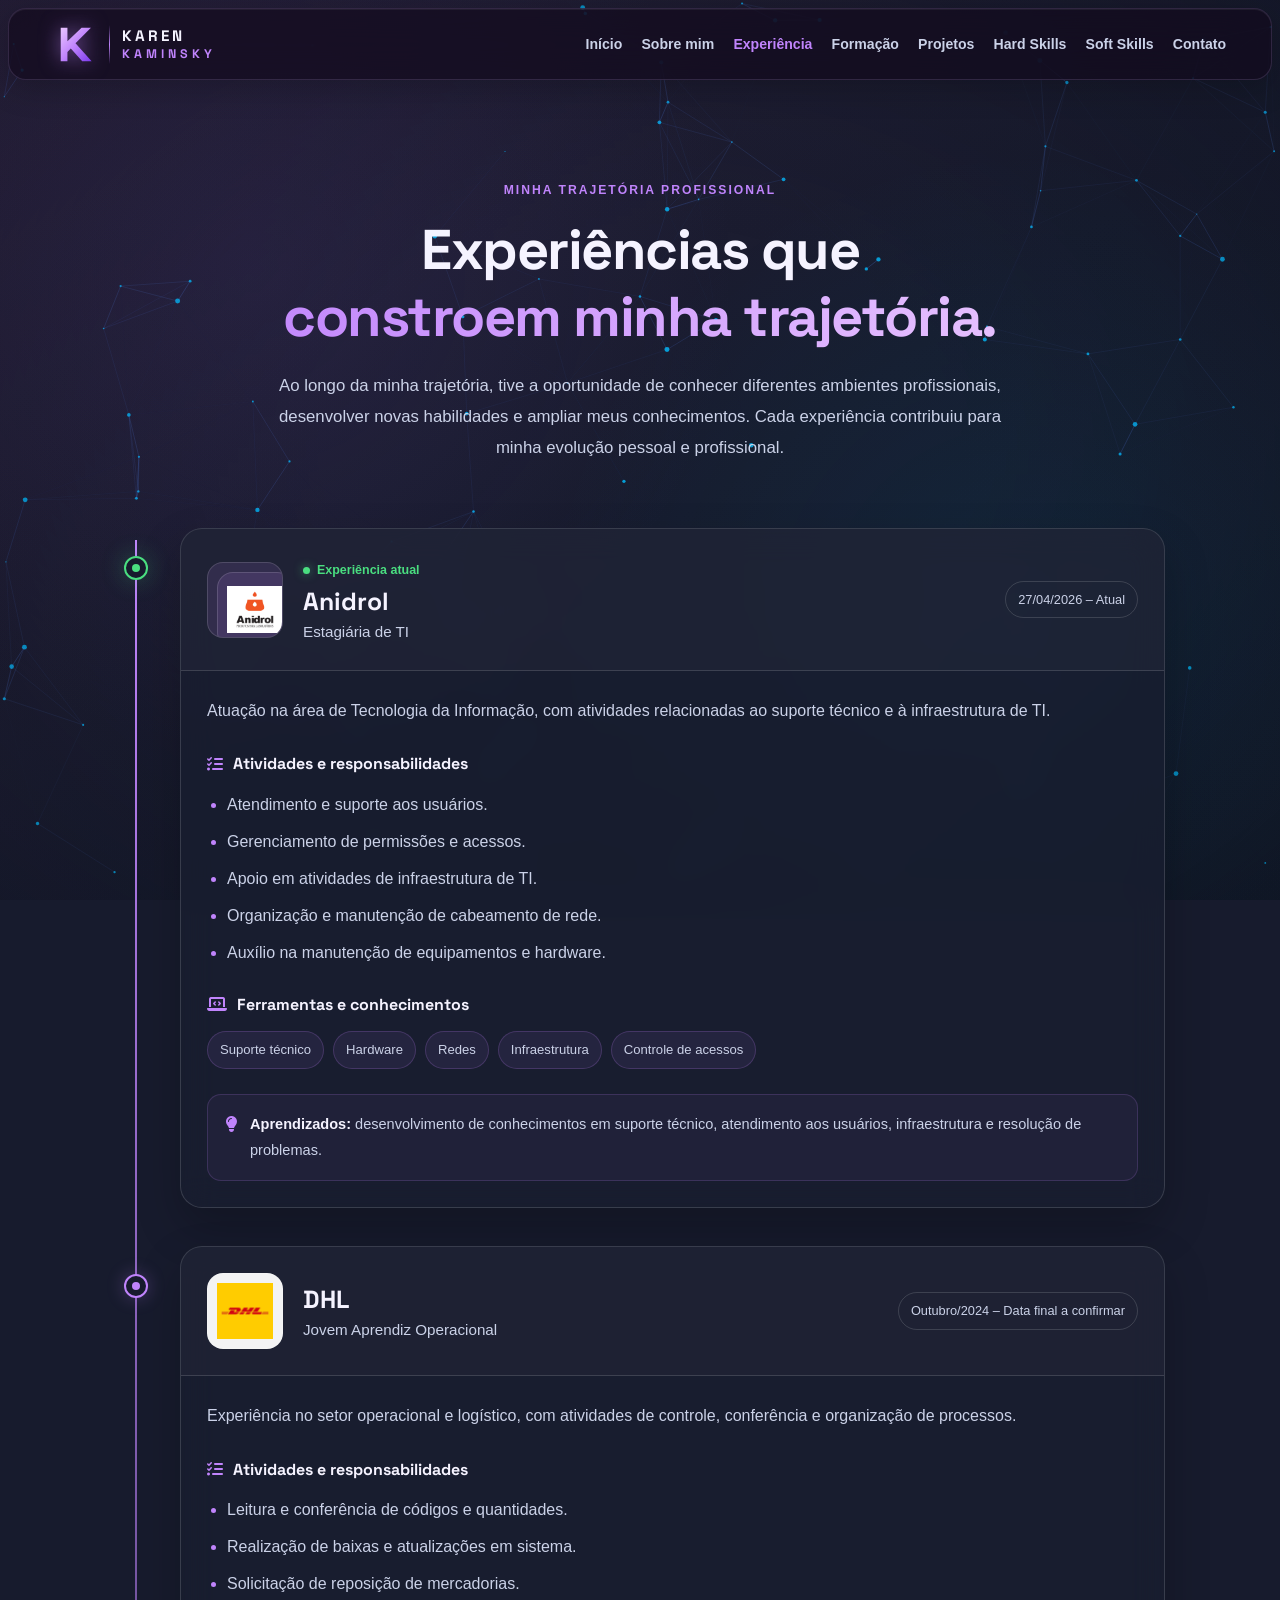
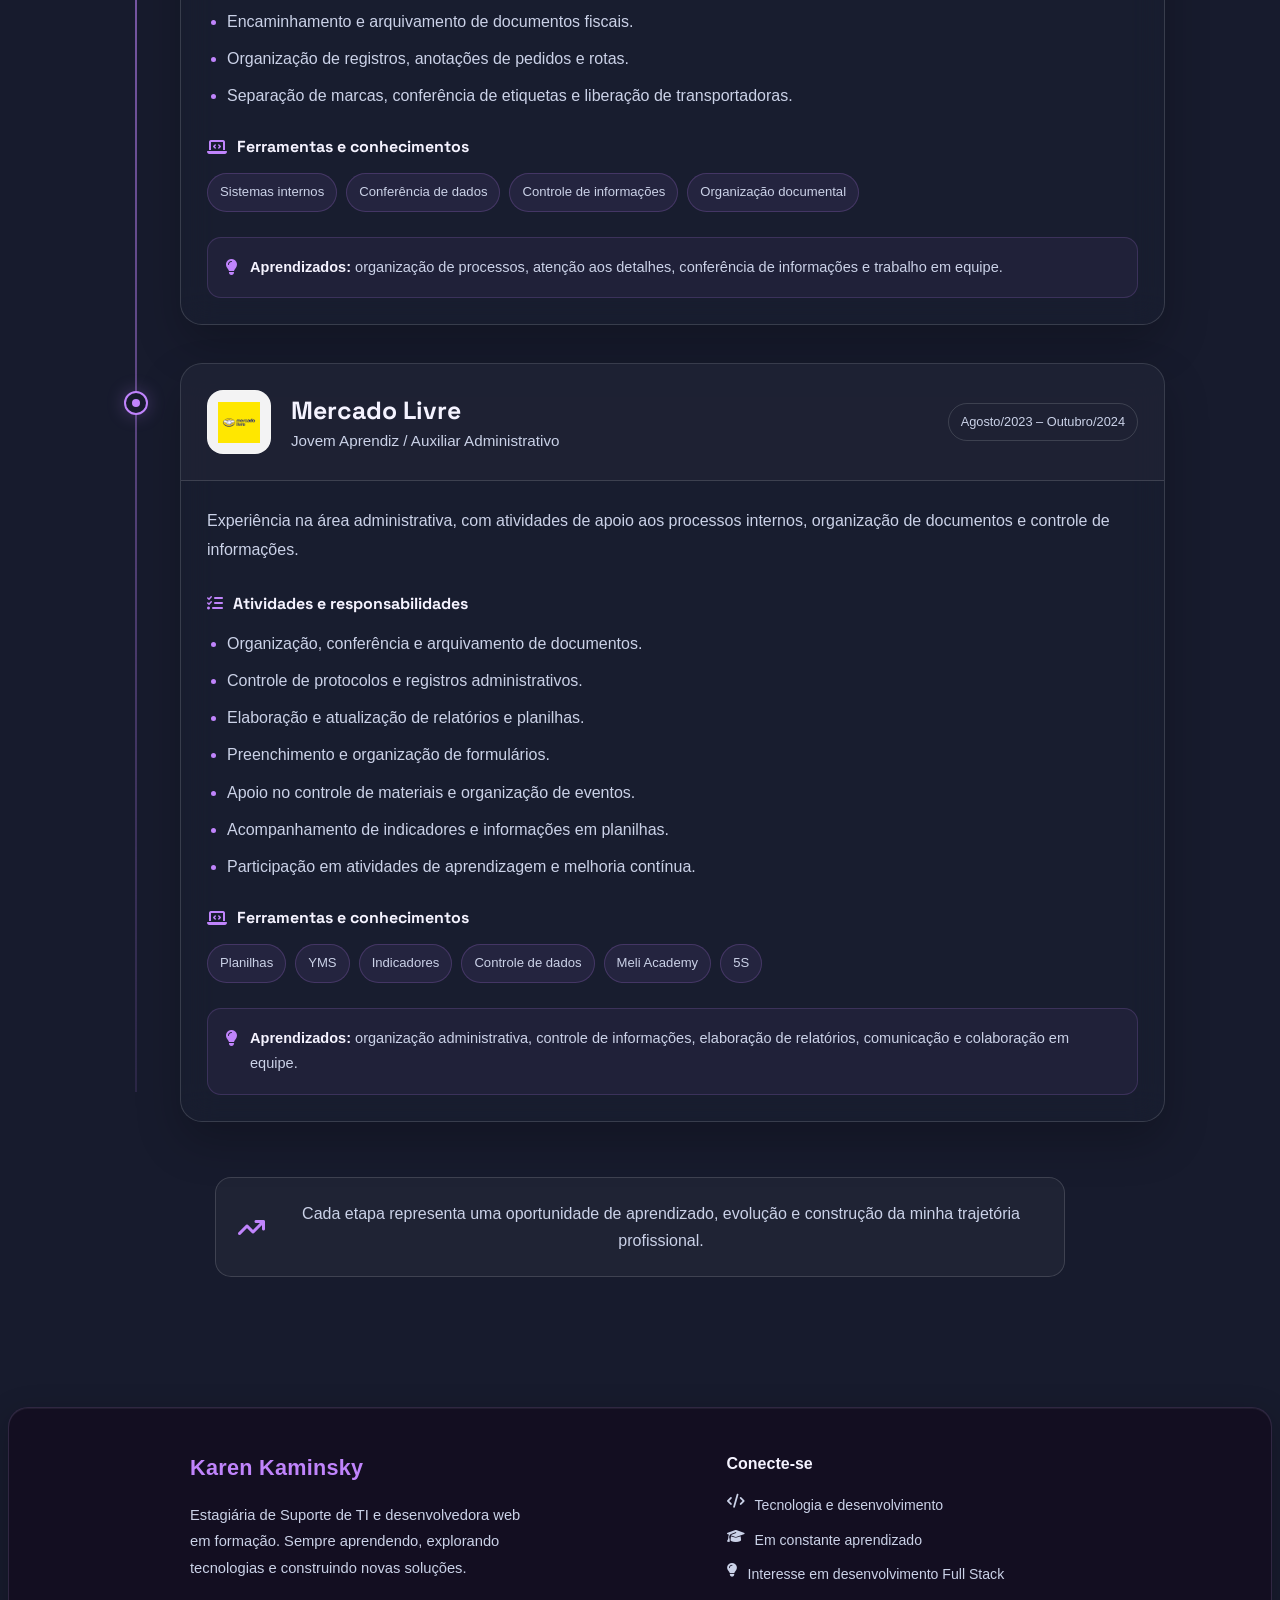
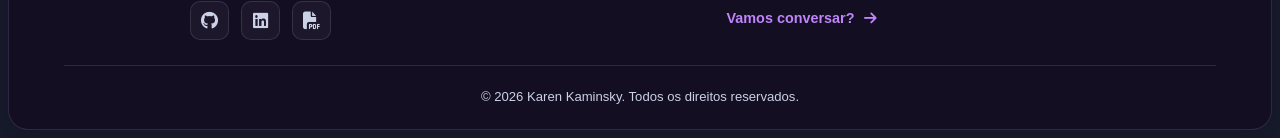
==== commit c65fd8ba: "style: aprimora a apresentação da seção de experiências" ====
--- a/experiencia.html
+++ b/experiencia.html
@@ -142,7 +142,9 @@
                         <div class="experience-card-header">
 
                             <div class="company-logo anidrol-logo">
-                                <i class="fas fa-building" aria-hidden="true"></i>
+                                <div class="company-logo anidrol-logo">
+                                    <img src="assets/img/anidrol.png" alt="Logo Anidrol">
+                                </div>
                             </div>
 
                             <div class="company-heading">
@@ -159,7 +161,7 @@
                             </div>
 
                             <span class="experience-period">
-                                Início a confirmar – Atual
+                                27/04/2026 – Atual
                             </span>
 
                         </div>
@@ -228,7 +230,7 @@
 
                             <div class="company-logo">
                                 <img
-                                    src="assets/dhl.png"
+                                    src="assets/img/dhl.png"
                                     alt="Logotipo da DHL">
                             </div>
 
@@ -309,7 +311,7 @@
 
                             <div class="company-logo">
                                 <img
-                                    src="assets/mercado-livre.png"
+                                    src="assets/img/mercado-livre.png"
                                     alt="Logotipo do Mercado Livre">
                             </div>
 
--- a/css/style.css
+++ b/css/style.css
@@ -1343,12 +1343,12 @@
 }
 
 
+
 /* ========================================
    17. ACESSIBILIDADE
 ======================================== */
 
 @media (prefers-reduced-motion: reduce) {
-
     *,
     *::before,
     *::after {
@@ -1357,12 +1357,7 @@
         animation-iteration-count: 1 !important;
         transition-duration: 0.01ms !important;
     }
-
-    .logo,
-    .logo-mark,
-    .logo-divider {
-        animation: none !important;
-    }
+}
 
 
 /* ========================================
@@ -1370,33 +1365,38 @@
 ======================================== */
 
 .about-section {
+    display: block;
+    width: 100%;
     min-height: auto;
     padding: clamp(55px, 8vw, 100px) clamp(22px, 6vw, 90px);
 }
 
 .about-layout {
-    width: min(100%, 1040px);
+    width: min(100%, 1150px);
+    margin: 0 auto;
+
     display: grid;
-    grid-template-columns: minmax(0, 0.9fr) minmax(0, 1.1fr);
+    grid-template-columns: minmax(0, 1.1fr) minmax(280px, 0.9fr);
     align-items: start;
-    gap: 24px;
+    gap: 28px;
 }
 
 .about-heading {
     grid-column: 1 / -1;
-    max-width: 820px;
+    max-width: 850px;
     margin-bottom: 12px;
 }
 
 .about-heading h1 {
-    margin-bottom: 18px;
+    margin: 12px 0 20px;
     font-family: "Space Grotesk", sans-serif;
-    font-size: clamp(2.3rem, 5vw, 3.8rem);
-    line-height: 1.15;
-    letter-spacing: -1.5px;
+    font-size: clamp(2.2rem, 4vw, 3.5rem);
+    line-height: 1.2;
+    letter-spacing: -1px;
 }
 
 .about-heading h1 span {
+    display: block;
     background: linear-gradient(100deg, var(--accent), #e9c5ff);
     -webkit-background-clip: text;
     background-clip: text;
@@ -1406,7 +1406,7 @@
 .about-lead {
     max-width: 760px;
     color: var(--text-secondary);
-    font-size: clamp(1rem, 2vw, 1.16rem);
+    font-size: 1.05rem;
     line-height: 1.85;
 }
 
@@ -1414,7 +1414,7 @@
     display: flex;
     flex-wrap: wrap;
     gap: 10px;
-    margin-top: 24px;
+    margin-top: 25px;
 }
 
 .about-focus span {
@@ -1422,8 +1422,10 @@
     align-items: center;
     gap: 9px;
     padding: 9px 13px;
+
     border: 1px solid var(--card-border);
     border-radius: 30px;
+
     background: rgba(255, 255, 255, 0.045);
     color: var(--text-secondary);
     font-size: 0.86rem;
@@ -1434,11 +1436,15 @@
 }
 
 .about-card {
+    width: 100%;
     padding: clamp(24px, 4vw, 36px);
+
     border: 1px solid var(--card-border);
     border-radius: 22px;
+
     background: var(--card-bg);
     box-shadow: var(--shadow);
+
     backdrop-filter: blur(16px);
     -webkit-backdrop-filter: blur(16px);
 }
@@ -1448,6 +1454,7 @@
     align-items: center;
     gap: 12px;
     margin-bottom: 20px;
+
     color: var(--accent);
     font-family: "Space Grotesk", sans-serif;
     font-size: 1.45rem;
@@ -1470,9 +1477,12 @@
     align-items: flex-start;
     gap: 15px;
     padding: 19px;
+
     border: 1px solid var(--card-border);
     border-radius: 16px;
+
     background: rgba(255, 255, 255, 0.035);
+
     transition: transform 0.2s ease, border-color 0.2s ease;
 }
 
@@ -1485,8 +1495,10 @@
     flex: 0 0 42px;
     width: 42px;
     height: 42px;
+
     display: grid;
     place-items: center;
+
     border-radius: 12px;
     background: rgba(192, 132, 252, 0.14);
     color: var(--accent);
@@ -1504,55 +1516,14 @@
     line-height: 1.65;
 }
 
-/* RESPONSIVIDADE */
-
-@media (max-width: 760px) {
-
-    .about-section {
-        padding: 48px 18px 60px;
-    }
-
-    .about-layout {
-        grid-template-columns: minmax(0, 1fr);
-        gap: 18px;
-    }
-
-    .about-heading {
-        margin-bottom: 4px;
-        text-align: center;
-    }
-
-    .about-focus {
-        justify-content: center;
-    }
-
-    .about-card {
-        padding: 24px 20px;
-    }
-
-    .about-card h2 {
-        font-size: 1.3rem;
-    }
-
-}
-
-/* ACESSIBILIDADE */
-
-@media (prefers-reduced-motion: reduce) {
-
-    .about-highlight:hover {
-        transform: none;
-    }
-
-}
-
-
 
 /* ========================================
    19. PÁGINA EXPERIÊNCIA
 ======================================== */
 
 .experience-section {
+    display: block;
+    width: 100%;
     min-height: auto;
     padding: clamp(55px, 8vw, 100px) clamp(22px, 6vw, 90px);
 }
@@ -1589,11 +1560,12 @@
     line-height: 1.85;
 }
 
+
 /* LINHA DO TEMPO */
 
 .experience-timeline {
     position: relative;
-    width: min(100%, 1000px);
+    width: min(100%, 1050px);
     margin: 0 auto;
 }
 
@@ -1604,6 +1576,7 @@
     bottom: 30px;
     left: 20px;
     width: 2px;
+
     background: linear-gradient(
         to bottom,
         var(--accent),
@@ -1622,12 +1595,16 @@
     top: 28px;
     left: 9px;
     z-index: 2;
+
     width: 24px;
     height: 24px;
+
     display: grid;
     place-items: center;
+
     border: 2px solid var(--accent);
     border-radius: 50%;
+
     background: var(--bg-base);
     box-shadow: 0 0 18px rgba(192, 132, 252, 0.28);
 }
@@ -1642,24 +1619,30 @@
 /* EXPERIÊNCIA ATUAL */
 
 .current-experience .timeline-marker {
+    border-color: var(--green);
     box-shadow: 0 0 24px rgba(74, 222, 128, 0.3);
-    border-color: var(--green);
 }
 
 .current-experience .timeline-marker span {
     background: var(--green);
 }
 
+
 /* CARTÕES */
 
 .experience-card {
+    width: 100%;
     overflow: hidden;
+
     border: 1px solid var(--card-border);
     border-radius: 22px;
+
     background: var(--card-bg);
     box-shadow: var(--shadow);
+
     backdrop-filter: blur(16px);
     -webkit-backdrop-filter: blur(16px);
+
     transition: transform 0.25s ease, border-color 0.25s ease;
 }
 
@@ -1668,13 +1651,17 @@
     border-color: rgba(192, 132, 252, 0.5);
 }
 
+
 /* CABEÇALHO DOS CARTÕES */
 
 .experience-card-header {
     display: flex;
     align-items: center;
+    flex-wrap: wrap;
     gap: 20px;
+
     padding: 26px;
+
     border-bottom: 1px solid var(--card-border);
     background: rgba(255, 255, 255, 0.025);
 }
@@ -1683,18 +1670,38 @@
     flex: 0 0 76px;
     width: 76px;
     height: 76px;
+
     display: grid;
     place-items: center;
     overflow: hidden;
+
     padding: 9px;
+
     border: 1px solid var(--card-border);
     border-radius: 16px;
+
     background: rgba(255, 255, 255, 0.95);
 }
 
 .company-logo img {
+    display: block;
     width: 100%;
     height: 100%;
+    object-fit: contain;
+}
+
+/* AJUSTE ESPECÍFICO DO MERCADO LIVRE */
+
+.experience-item:nth-child(3) .company-logo {
+    flex-basis: 64px;
+    width: 64px;
+    height: 64px;
+    padding: 8px;
+}
+
+.experience-item:nth-child(3) .company-logo img {
+    width: 42px;
+    height: 42px;
     object-fit: contain;
 }
 
@@ -1724,20 +1731,25 @@
 
 .experience-period {
     flex-shrink: 0;
+    max-width: 100%;
     padding: 7px 12px;
+
     border: 1px solid var(--card-border);
     border-radius: 30px;
+
     color: var(--text-secondary);
     font-size: 0.8rem;
     text-align: center;
 }
 
+
 /* STATUS */
 
 .experience-status {
     display: inline-flex;
     align-items: center;
     gap: 7px;
+
     color: var(--green);
     font-size: 0.78rem;
     font-weight: 600;
@@ -1747,10 +1759,12 @@
     width: 7px;
     height: 7px;
     border-radius: 50%;
+
     background: var(--green);
     box-shadow: 0 0 10px rgba(74, 222, 128, 0.6);
 }
 
+
 /* CONTEÚDO DOS CARTÕES */
 
 .experience-card-body {
@@ -1767,7 +1781,9 @@
     display: flex;
     align-items: center;
     gap: 10px;
+
     margin: 24px 0 13px;
+
     color: var(--text-color);
     font-family: "Space Grotesk", sans-serif;
     font-size: 1rem;
@@ -1781,7 +1797,9 @@
     display: flex;
     flex-direction: column;
     gap: 10px;
+
     padding-left: 20px;
+
     color: var(--text-secondary);
     line-height: 1.7;
 }
@@ -1790,6 +1808,7 @@
     color: var(--accent);
 }
 
+
 /* TAGS */
 
 .experience-tags {
@@ -1800,12 +1819,15 @@
 
 .experience-tags span {
     padding: 7px 12px;
+
     border: 1px solid rgba(192, 132, 252, 0.2);
     border-radius: 30px;
+
     background: rgba(192, 132, 252, 0.08);
     color: var(--text-secondary);
     font-size: 0.82rem;
 }
+
 
 /* APRENDIZADOS */
 
@@ -1813,10 +1835,13 @@
     display: flex;
     align-items: flex-start;
     gap: 13px;
+
     margin-top: 25px;
     padding: 17px;
+
     border: 1px solid rgba(192, 132, 252, 0.17);
     border-radius: 14px;
+
     background: rgba(192, 132, 252, 0.055);
 }
 
@@ -1835,18 +1860,23 @@
     color: var(--text-color);
 }
 
+
 /* MENSAGEM FINAL */
 
 .experience-footer-message {
     width: min(100%, 850px);
+
     display: flex;
     align-items: center;
     justify-content: center;
     gap: 15px;
+
     margin: 55px auto 0;
     padding: 22px;
+
     border: 1px solid var(--card-border);
     border-radius: 16px;
+
     background: rgba(255, 255, 255, 0.035);
     text-align: center;
 }
@@ -1861,12 +1891,60 @@
     line-height: 1.7;
 }
 
-/* RESPONSIVIDADE */
+
+/* ========================================
+   20. RESPONSIVIDADE - TABLETS
+======================================== */
+
+@media (max-width: 900px) {
+    .about-layout {
+        grid-template-columns: 1fr;
+    }
+
+    .about-heading {
+        text-align: center;
+    }
+
+    .about-focus {
+        justify-content: center;
+    }
+
+    .about-highlights {
+        display: grid;
+        grid-template-columns: repeat(2, minmax(0, 1fr));
+    }
+}
+
+
+/* ========================================
+   21. RESPONSIVIDADE - CELULARES
+======================================== */
 
 @media (max-width: 760px) {
-
+    .about-section,
     .experience-section {
         padding: 48px 18px 60px;
+    }
+
+    .about-layout {
+        grid-template-columns: minmax(0, 1fr);
+        gap: 18px;
+    }
+
+    .about-heading {
+        margin-bottom: 4px;
+    }
+
+    .about-card {
+        padding: 24px 20px;
+    }
+
+    .about-card h2 {
+        font-size: 1.3rem;
+    }
+
+    .about-highlights {
+        grid-template-columns: 1fr;
     }
 
     .experience-heading {
@@ -1888,8 +1966,8 @@
         height: 22px;
     }
 
+
     .experience-card-header {
-        flex-wrap: wrap;
         gap: 14px;
         padding: 20px;
     }
@@ -1900,6 +1978,17 @@
         height: 62px;
     }
 
+    .experience-item:nth-child(3) .company-logo {
+        flex-basis: 56px;
+        width: 56px;
+        height: 56px;
+    }
+
+    .experience-item:nth-child(3) .company-logo img {
+        width: 38px;
+        height: 38px;
+    }
+
     .company-heading {
         flex-basis: calc(100% - 80px);
     }
@@ -1923,18 +2012,20 @@
     }
 }
 
-/* ACESSIBILIDADE */
+
+
+/* ========================================
+   22. ACESSIBILIDADE - ANIMAÇÕES
+======================================== */
 
 @media (prefers-reduced-motion: reduce) {
-
+    .about-highlight,
     .experience-card {
         transition: none;
     }
 
+    .about-highlight:hover,
     .experience-card:hover {
         transform: none;
     }
-}
-
-
 }
